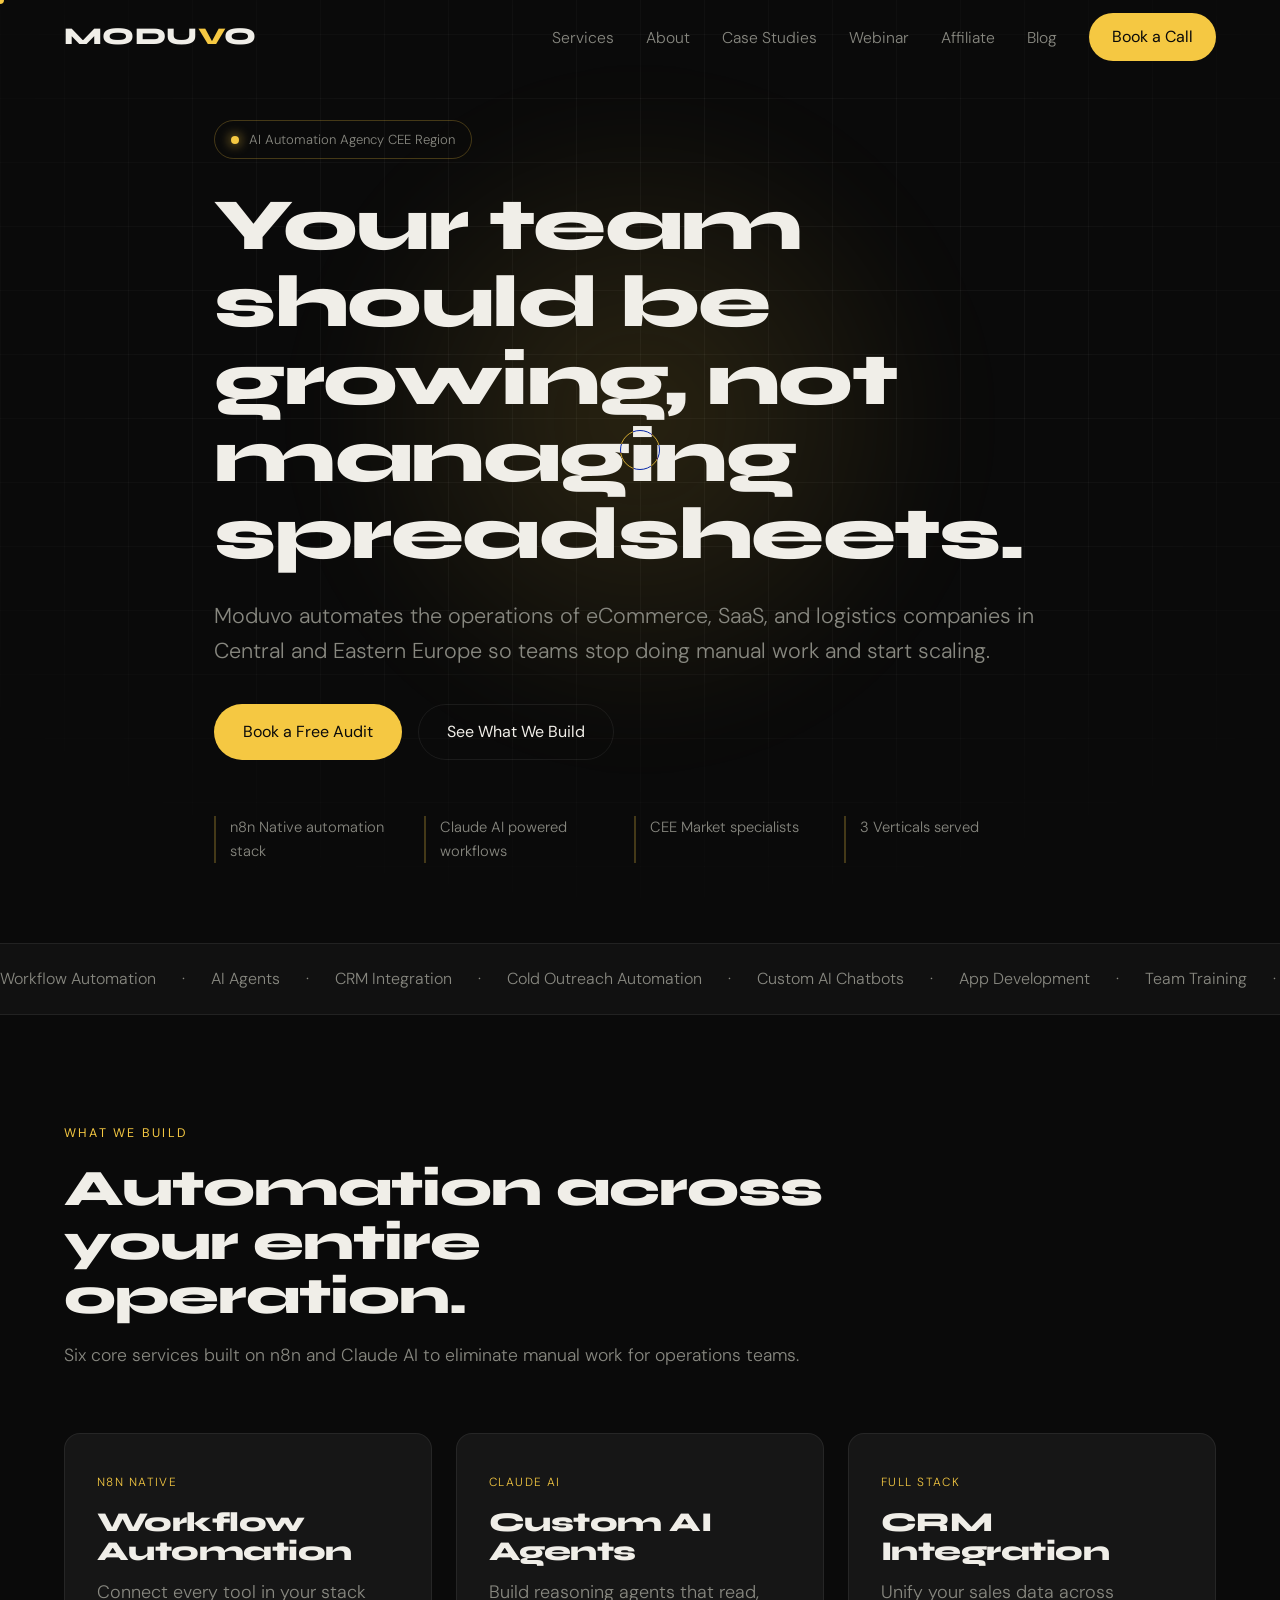
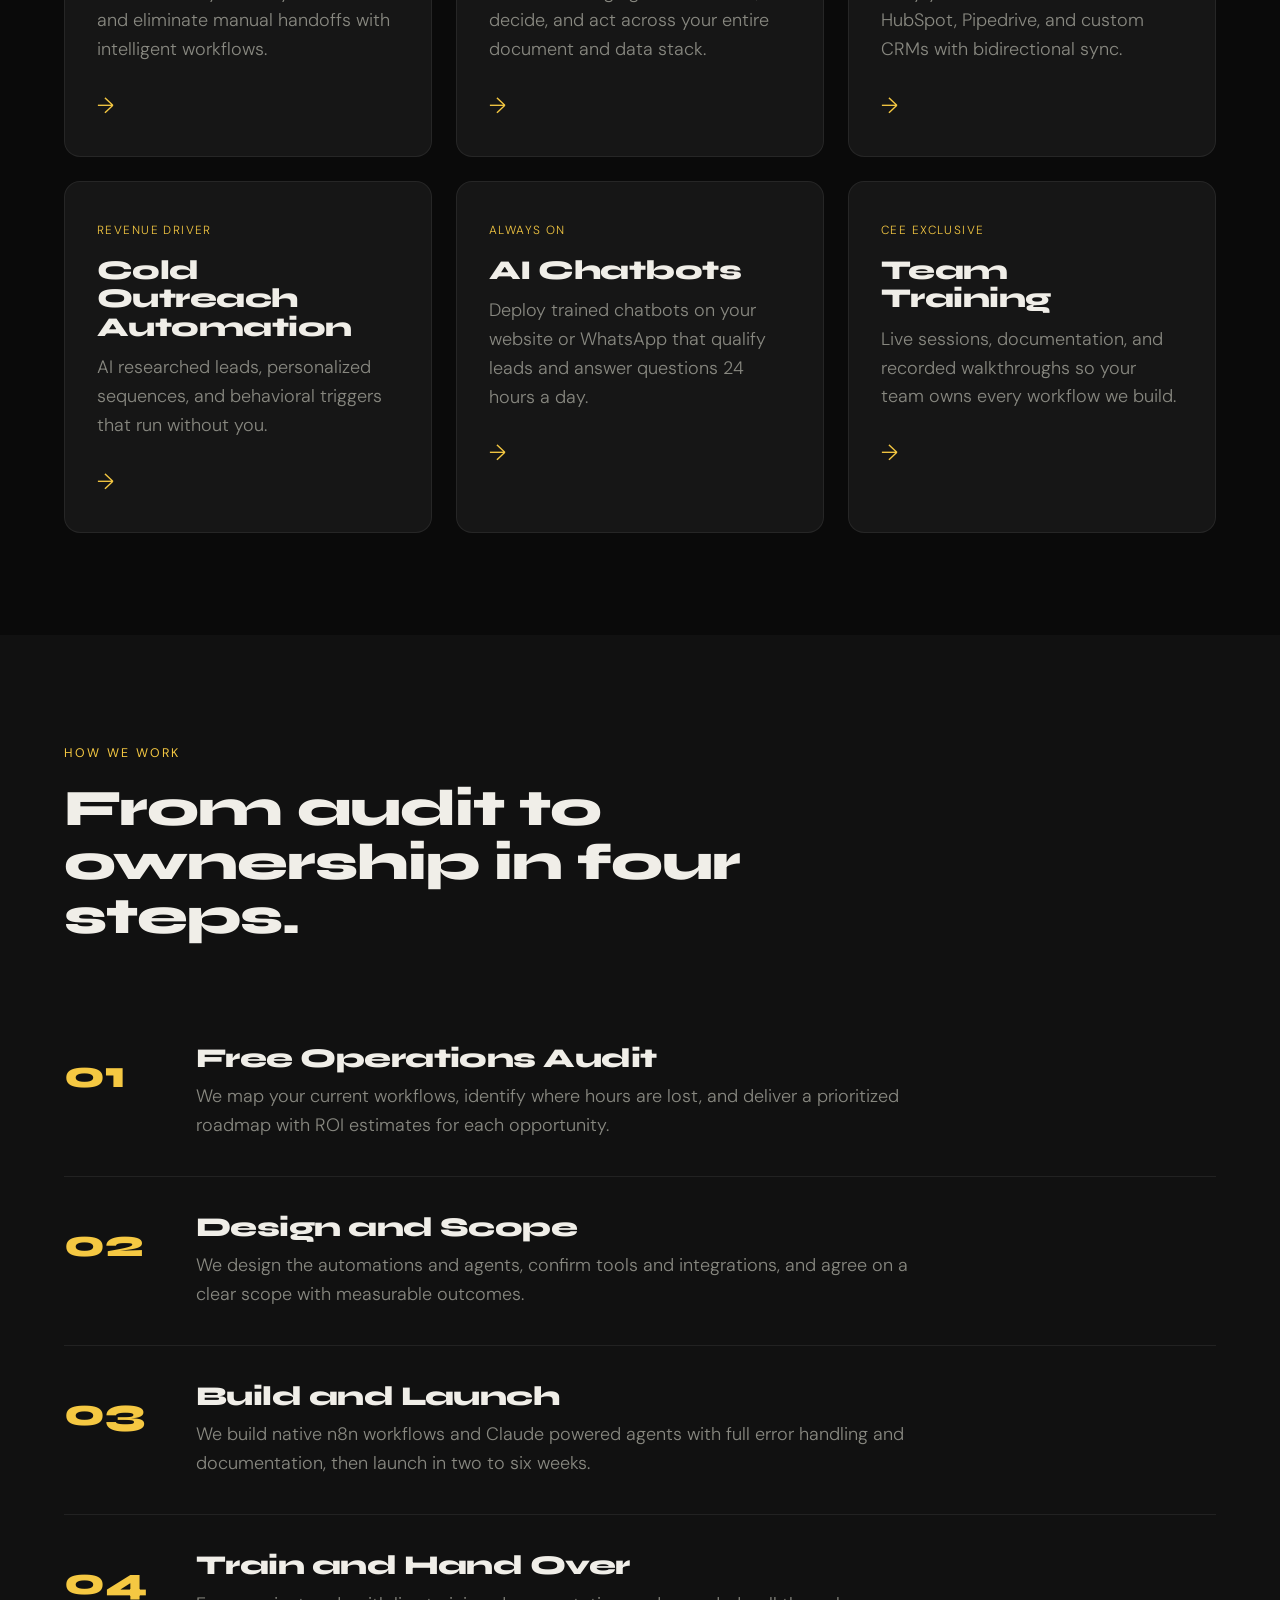
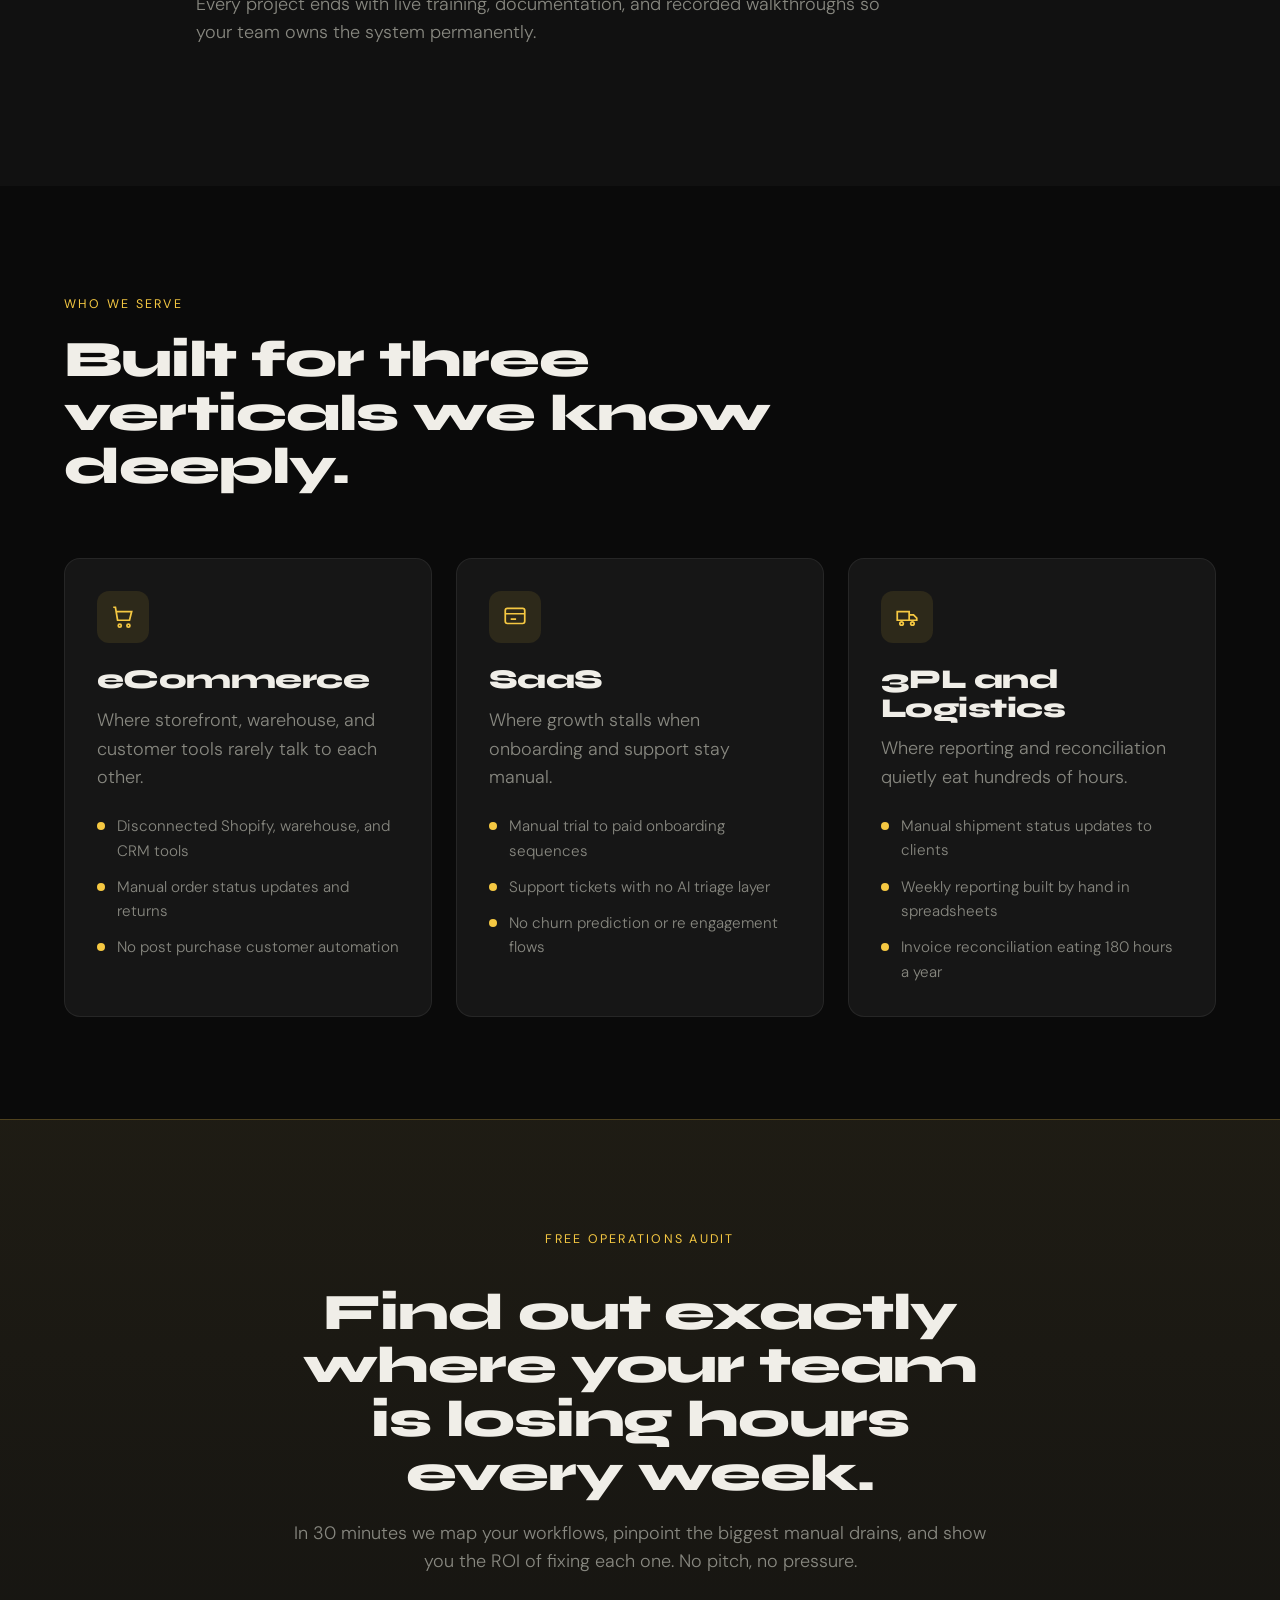
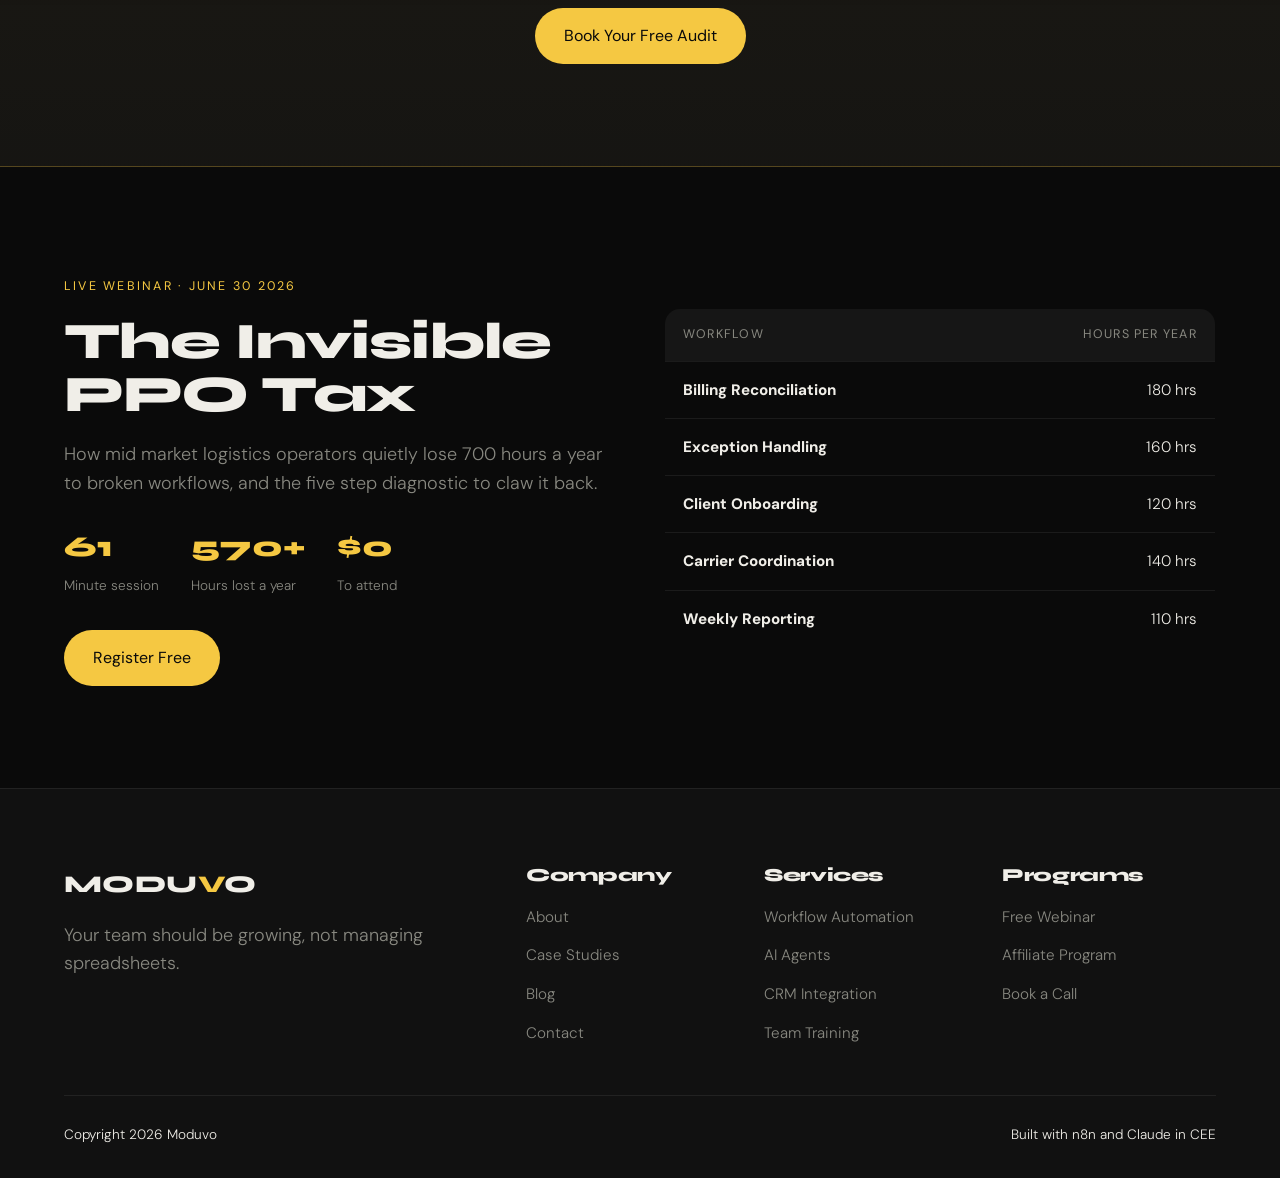
==== index.html @ 0268a063 "Build complete Moduvo marketing website 8-page production-ready static site with cinematic animation" ====
<!DOCTYPE html>
<html lang="en">
<head>
  <meta charset="UTF-8">
  <meta name="viewport" content="width=device-width, initial-scale=1.0">
  <title>Moduvo | AI Automation Agency for CEE Operations Teams</title>
  <meta name="description" content="Moduvo automates the operations of eCommerce, SaaS, and logistics companies across Central and Eastern Europe using n8n and Claude AI.">
  <link rel="preconnect" href="https://fonts.googleapis.com">
  <link rel="preconnect" href="https://fonts.gstatic.com" crossorigin>
  <link href="https://fonts.googleapis.com/css2?family=Syne:wght@800&family=DM+Sans:wght@300;400&display=swap" rel="stylesheet">
  <link rel="stylesheet" href="css/main.css">
  <link rel="stylesheet" href="css/animations.css">
</head>
<body>
  <nav class="nav" id="mainNav" aria-label="Main navigation">
    <div class="container nav__inner">
      <a href="index.html" class="nav__logo" aria-label="Moduvo home">MODU<span class="accent">V</span>O</a>
      <ul class="nav__links" role="list">
        <li><a href="services.html">Services</a></li>
        <li><a href="about.html">About</a></li>
        <li><a href="case-studies.html">Case Studies</a></li>
        <li><a href="webinar.html">Webinar</a></li>
        <li><a href="affiliate.html">Affiliate</a></li>
        <li><a href="blog.html">Blog</a></li>
      </ul>
      <a href="contact.html" class="btn btn--primary nav__cta">Book a Call</a>
      <button class="nav__hamburger" id="hamburger" aria-label="Toggle menu" aria-expanded="false">
        <span></span><span></span><span></span>
      </button>
    </div>
    <div class="nav__mobile" id="mobileMenu" aria-hidden="true">
      <ul role="list">
        <li><a href="services.html">Services</a></li>
        <li><a href="about.html">About</a></li>
        <li><a href="case-studies.html">Case Studies</a></li>
        <li><a href="webinar.html">Webinar</a></li>
        <li><a href="affiliate.html">Affiliate</a></li>
        <li><a href="blog.html">Blog</a></li>
        <li><a href="contact.html" class="btn btn--primary">Book a Call</a></li>
      </ul>
    </div>
  </nav>

  <section class="hero">
    <div class="hero__bg">
      <div class="hero__grid" id="heroGrid"></div>
      <div class="hero__glow" id="heroGlow"></div>
    </div>
    <div class="container hero__content">
      <div class="hero__badge animate-load" style="--load-delay: 0s">
        <span class="hero__badge-dot"></span>
        AI Automation Agency CEE Region
      </div>
      <h1 class="hero__heading">Your team should be growing, not managing spreadsheets.</h1>
      <p class="hero__sub animate-load" style="--load-delay: 0.6s">Moduvo automates the operations of eCommerce, SaaS, and logistics companies in Central and Eastern Europe so teams stop doing manual work and start scaling.</p>
      <div class="hero__ctas animate-load" style="--load-delay: 0.8s">
        <a href="contact.html" class="btn btn--primary">Book a Free Audit</a>
        <a href="services.html" class="btn btn--ghost">See What We Build</a>
      </div>
      <div class="hero__stats animate-load" style="--load-delay: 1s">
        <div class="hero__stat">n8n Native automation stack</div>
        <div class="hero__stat">Claude AI powered workflows</div>
        <div class="hero__stat">CEE Market specialists</div>
        <div class="hero__stat">3 Verticals served</div>
      </div>
    </div>
  </section>

  <div class="marquee-wrapper">
    <div class="marquee" id="marquee">
      <div class="marquee__track">
        <span>Workflow Automation</span><span class="marquee__dot">·</span>
        <span>AI Agents</span><span class="marquee__dot">·</span>
        <span>CRM Integration</span><span class="marquee__dot">·</span>
        <span>Cold Outreach Automation</span><span class="marquee__dot">·</span>
        <span>Custom AI Chatbots</span><span class="marquee__dot">·</span>
        <span>App Development</span><span class="marquee__dot">·</span>
        <span>Team Training</span><span class="marquee__dot">·</span>
        <span>eCommerce Ops</span><span class="marquee__dot">·</span>
        <span>SaaS Automation</span><span class="marquee__dot">·</span>
        <span>3PL Workflows</span><span class="marquee__dot">·</span>
        <span>Workflow Automation</span><span class="marquee__dot">·</span>
        <span>AI Agents</span><span class="marquee__dot">·</span>
        <span>CRM Integration</span><span class="marquee__dot">·</span>
        <span>Cold Outreach Automation</span><span class="marquee__dot">·</span>
        <span>Custom AI Chatbots</span><span class="marquee__dot">·</span>
        <span>App Development</span><span class="marquee__dot">·</span>
        <span>Team Training</span><span class="marquee__dot">·</span>
        <span>eCommerce Ops</span><span class="marquee__dot">·</span>
        <span>SaaS Automation</span><span class="marquee__dot">·</span>
        <span>3PL Workflows</span><span class="marquee__dot">·</span>
      </div>
    </div>
  </div>

  <section class="section">
    <div class="container">
      <div class="section__head reveal">
        <span class="section__label">What We Build</span>
        <h2>Automation across your entire operation.</h2>
        <p>Six core services built on n8n and Claude AI to eliminate manual work for operations teams.</p>
      </div>
      <div class="grid-3 stagger-children">
        <a href="services.html" class="card">
          <span class="card__tag">n8n Native</span>
          <h3>Workflow Automation</h3>
          <p>Connect every tool in your stack and eliminate manual handoffs with intelligent workflows.</p>
          <div class="card__arrow">&rarr;</div>
        </a>
        <a href="services.html" class="card">
          <span class="card__tag">Claude AI</span>
          <h3>Custom AI Agents</h3>
          <p>Build reasoning agents that read, decide, and act across your entire document and data stack.</p>
          <div class="card__arrow">&rarr;</div>
        </a>
        <a href="services.html" class="card">
          <span class="card__tag">Full Stack</span>
          <h3>CRM Integration</h3>
          <p>Unify your sales data across HubSpot, Pipedrive, and custom CRMs with bidirectional sync.</p>
          <div class="card__arrow">&rarr;</div>
        </a>
        <a href="services.html" class="card">
          <span class="card__tag">Revenue Driver</span>
          <h3>Cold Outreach Automation</h3>
          <p>AI researched leads, personalized sequences, and behavioral triggers that run without you.</p>
          <div class="card__arrow">&rarr;</div>
        </a>
        <a href="services.html" class="card">
          <span class="card__tag">Always On</span>
          <h3>AI Chatbots</h3>
          <p>Deploy trained chatbots on your website or WhatsApp that qualify leads and answer questions 24 hours a day.</p>
          <div class="card__arrow">&rarr;</div>
        </a>
        <a href="services.html" class="card">
          <span class="card__tag">CEE Exclusive</span>
          <h3>Team Training</h3>
          <p>Live sessions, documentation, and recorded walkthroughs so your team owns every workflow we build.</p>
          <div class="card__arrow">&rarr;</div>
        </a>
      </div>
    </div>
  </section>

  <section class="section section--surface">
    <div class="container">
      <div class="section__head reveal">
        <span class="section__label">How We Work</span>
        <h2>From audit to ownership in four steps.</h2>
      </div>
      <div class="process">
        <div class="process__step reveal">
          <div class="process__num">01</div>
          <div class="process__body">
            <h3>Free Operations Audit</h3>
            <p>We map your current workflows, identify where hours are lost, and deliver a prioritized roadmap with ROI estimates for each opportunity.</p>
          </div>
        </div>
        <div class="process__step reveal">
          <div class="process__num">02</div>
          <div class="process__body">
            <h3>Design and Scope</h3>
            <p>We design the automations and agents, confirm tools and integrations, and agree on a clear scope with measurable outcomes.</p>
          </div>
        </div>
        <div class="process__step reveal">
          <div class="process__num">03</div>
          <div class="process__body">
            <h3>Build and Launch</h3>
            <p>We build native n8n workflows and Claude powered agents with full error handling and documentation, then launch in two to six weeks.</p>
          </div>
        </div>
        <div class="process__step reveal">
          <div class="process__num">04</div>
          <div class="process__body">
            <h3>Train and Hand Over</h3>
            <p>Every project ends with live training, documentation, and recorded walkthroughs so your team owns the system permanently.</p>
          </div>
        </div>
      </div>
    </div>
  </section>

  <section class="section">
    <div class="container">
      <div class="section__head reveal">
        <span class="section__label">Who We Serve</span>
        <h2>Built for three verticals we know deeply.</h2>
      </div>
      <div class="grid-3 stagger-children">
        <div class="vertical-card">
          <div class="vertical-card__icon" aria-hidden="true">
            <svg width="26" height="26" viewBox="0 0 24 24" fill="none" stroke="currentColor" stroke-width="1.6"><path d="M3 3h2l2 12h11l2-8H6"/><circle cx="9" cy="20" r="1.4"/><circle cx="17" cy="20" r="1.4"/></svg>
          </div>
          <h3>eCommerce</h3>
          <p>Where storefront, warehouse, and customer tools rarely talk to each other.</p>
          <ul class="pain-list">
            <li>Disconnected Shopify, warehouse, and CRM tools</li>
            <li>Manual order status updates and returns</li>
            <li>No post purchase customer automation</li>
          </ul>
        </div>
        <div class="vertical-card">
          <div class="vertical-card__icon" aria-hidden="true">
            <svg width="26" height="26" viewBox="0 0 24 24" fill="none" stroke="currentColor" stroke-width="1.6"><rect x="3" y="4" width="18" height="14" rx="2"/><path d="M3 9h18M8 14h5"/></svg>
          </div>
          <h3>SaaS</h3>
          <p>Where growth stalls when onboarding and support stay manual.</p>
          <ul class="pain-list">
            <li>Manual trial to paid onboarding sequences</li>
            <li>Support tickets with no AI triage layer</li>
            <li>No churn prediction or re engagement flows</li>
          </ul>
        </div>
        <div class="vertical-card">
          <div class="vertical-card__icon" aria-hidden="true">
            <svg width="26" height="26" viewBox="0 0 24 24" fill="none" stroke="currentColor" stroke-width="1.6"><path d="M3 7h11v8H3zM14 10h4l3 3v2h-7z"/><circle cx="7" cy="18" r="1.6"/><circle cx="17" cy="18" r="1.6"/></svg>
          </div>
          <h3>3PL and Logistics</h3>
          <p>Where reporting and reconciliation quietly eat hundreds of hours.</p>
          <ul class="pain-list">
            <li>Manual shipment status updates to clients</li>
            <li>Weekly reporting built by hand in spreadsheets</li>
            <li>Invoice reconciliation eating 180 hours a year</li>
          </ul>
        </div>
      </div>
    </div>
  </section>

  <section class="section cta-band">
    <div class="container reveal">
      <span class="section__label">Free Operations Audit</span>
      <h2>Find out exactly where your team is losing hours every week.</h2>
      <p>In 30 minutes we map your workflows, pinpoint the biggest manual drains, and show you the ROI of fixing each one. No pitch, no pressure.</p>
      <a href="contact.html" class="btn btn--primary">Book Your Free Audit</a>
    </div>
  </section>

  <section class="section">
    <div class="container">
      <div class="teaser-grid">
        <div class="reveal-left">
          <span class="section__label">Live Webinar · June 30 2026</span>
          <h2>The Invisible PPO Tax</h2>
          <p class="muted" style="margin-top:18px">How mid market logistics operators quietly lose 700 hours a year to broken workflows, and the five step diagnostic to claw it back.</p>
          <div class="teaser-stats">
            <div><strong class="count-up" data-target="75">0</strong><span>Minute session</span></div>
            <div><strong class="count-up" data-target="700" data-suffix="+">0</strong><span>Hours lost a year</span></div>
            <div><strong>$0</strong><span>To attend</span></div>
          </div>
          <a href="webinar.html" class="btn btn--primary">Register Free</a>
        </div>
        <div class="reveal-right">
          <table class="cost-table">
            <thead><tr><th>Workflow</th><th>Hours per Year</th></tr></thead>
            <tbody>
              <tr><td style="font-family:inherit;color:var(--text)">Billing Reconciliation</td><td>180 hrs</td></tr>
              <tr><td style="font-family:inherit;color:var(--text)">Exception Handling</td><td>160 hrs</td></tr>
              <tr><td style="font-family:inherit;color:var(--text)">Client Onboarding</td><td>120 hrs</td></tr>
              <tr><td style="font-family:inherit;color:var(--text)">Carrier Coordination</td><td>140 hrs</td></tr>
              <tr><td style="font-family:inherit;color:var(--text)">Weekly Reporting</td><td>110 hrs</td></tr>
            </tbody>
          </table>
        </div>
      </div>
    </div>
  </section>

  <footer class="footer">
    <div class="container">
      <div class="footer__top">
        <div class="footer__brand">
          <a href="index.html" class="nav__logo">MODU<span class="accent">V</span>O</a>
          <p class="footer__tagline">Your team should be growing, not managing spreadsheets.</p>
        </div>
        <div class="footer__cols">
          <div class="footer__col">
            <h4>Company</h4>
            <ul>
              <li><a href="about.html">About</a></li>
              <li><a href="case-studies.html">Case Studies</a></li>
              <li><a href="blog.html">Blog</a></li>
              <li><a href="contact.html">Contact</a></li>
            </ul>
          </div>
          <div class="footer__col">
            <h4>Services</h4>
            <ul>
              <li><a href="services.html">Workflow Automation</a></li>
              <li><a href="services.html">AI Agents</a></li>
              <li><a href="services.html">CRM Integration</a></li>
              <li><a href="services.html">Team Training</a></li>
            </ul>
          </div>
          <div class="footer__col">
            <h4>Programs</h4>
            <ul>
              <li><a href="webinar.html">Free Webinar</a></li>
              <li><a href="affiliate.html">Affiliate Program</a></li>
              <li><a href="contact.html">Book a Call</a></li>
            </ul>
          </div>
        </div>
      </div>
      <div class="footer__bottom">
        <p>Copyright 2026 Moduvo</p>
        <p>Built with n8n and Claude in CEE</p>
      </div>
    </div>
  </footer>

  <div class="cursor-dot" id="cursorDot"></div>
  <div class="cursor-ring" id="cursorRing"></div>
  <script src="js/cursor.js" defer></script>
  <script src="js/animations.js" defer></script>
  <script src="js/main.js" defer></script>
</body>
</html>
---- css/main.css ----
:root {
  --bg: #0A0A0A;
  --surface: #111111;
  --surface-elevated: #161616;
  --accent: #F5C842;
  --text: #F0EEE8;
  --muted: #888880;
  --border: rgba(255, 255, 255, 0.07);
  --border-accent: rgba(245, 200, 66, 0.25);
  --maxw: 1200px;
  --radius: 16px;
}

* { margin: 0; padding: 0; box-sizing: border-box; }

html { scroll-behavior: smooth; }

body {
  background: var(--bg);
  color: var(--text);
  font-family: 'DM Sans', system-ui, sans-serif;
  font-weight: 300;
  line-height: 1.6;
  font-size: clamp(1rem, 0.95rem + 0.3vw, 1.125rem);
  -webkit-font-smoothing: antialiased;
  overflow-x: hidden;
}

@media (pointer: fine) {
  body { cursor: none; }
  a, button { cursor: none; }
}

h1, h2, h3, h4 {
  font-family: 'Syne', sans-serif;
  font-weight: 800;
  line-height: 1.05;
  letter-spacing: -0.02em;
}

h1 { font-size: clamp(2.4rem, 1.6rem + 4vw, 4.6rem); }
h2 { font-size: clamp(1.9rem, 1.4rem + 2.4vw, 3.2rem); }
h3 { font-size: clamp(1.3rem, 1.1rem + 1vw, 1.7rem); }
h4 { font-size: clamp(1rem, 0.95rem + 0.3vw, 1.15rem); }

p { color: var(--text); }
a { color: inherit; text-decoration: none; }
img, svg { display: block; max-width: 100%; }

.container {
  width: 100%;
  max-width: var(--maxw);
  margin: 0 auto;
  padding: 0 24px;
}

.accent { color: var(--accent); }
.muted { color: var(--muted); }

.section { padding: clamp(64px, 8vw, 130px) 0; }
.section--surface { background: var(--surface); }

.section__label {
  display: inline-block;
  font-size: 0.78rem;
  letter-spacing: 0.18em;
  text-transform: uppercase;
  color: var(--accent);
  margin-bottom: 18px;
  font-weight: 400;
}

.section__head { max-width: 760px; margin-bottom: clamp(40px, 5vw, 70px); }
.section__head p { color: var(--muted); margin-top: 18px; font-size: 1.1rem; }

:focus-visible {
  outline: 2px solid var(--accent);
  outline-offset: 3px;
  border-radius: 4px;
}

/* ===== BUTTONS ===== */
.btn {
  display: inline-flex;
  align-items: center;
  justify-content: center;
  gap: 8px;
  min-height: 48px;
  padding: 14px 28px;
  border-radius: 999px;
  font-family: 'DM Sans', sans-serif;
  font-weight: 400;
  font-size: 1rem;
  border: 1px solid transparent;
  transition: transform 0.25s ease, background 0.25s ease, color 0.25s ease, border-color 0.25s ease;
  text-align: center;
}
.btn--primary { background: var(--accent); color: #0A0A0A; font-weight: 400; }
.btn--primary:hover { transform: translateY(-2px); background: #ffd75e; }
.btn--ghost { background: transparent; color: var(--text); border-color: var(--border); }
.btn--ghost:hover { border-color: var(--accent); color: var(--accent); transform: translateY(-2px); }
.btn--block { width: 100%; }

/* ===== NAV ===== */
.nav {
  position: fixed;
  inset: 0 0 auto 0;
  z-index: 100;
  transition: background 0.4s ease, border-color 0.4s ease, backdrop-filter 0.4s ease;
  border-bottom: 1px solid transparent;
}
.nav.scrolled {
  background: rgba(10, 10, 10, 0.7);
  backdrop-filter: blur(18px) saturate(140%);
  -webkit-backdrop-filter: blur(18px) saturate(140%);
  border-bottom: 1px solid var(--border);
}
.nav__inner {
  display: flex;
  align-items: center;
  justify-content: space-between;
  height: 74px;
}
.nav__logo {
  font-family: 'Syne', sans-serif;
  font-weight: 800;
  font-size: 1.5rem;
  letter-spacing: 0.02em;
}
.nav__links {
  display: flex;
  gap: 32px;
  list-style: none;
  margin-left: auto;
  margin-right: 32px;
}
.nav__links a {
  position: relative;
  color: var(--muted);
  font-size: 0.98rem;
  transition: color 0.25s ease;
  padding: 6px 0;
}
.nav__links a::after {
  content: "";
  position: absolute;
  left: 0; bottom: 0;
  width: 100%; height: 1px;
  background: var(--accent);
  transform: scaleX(0);
  transform-origin: left;
  transition: transform 0.3s ease;
}
.nav__links a:hover, .nav__links a.active { color: var(--text); }
.nav__links a:hover::after, .nav__links a.active::after { transform: scaleX(1); }
.nav__cta { padding: 10px 22px; min-height: 44px; }

.nav__hamburger {
  display: none;
  flex-direction: column;
  justify-content: center;
  gap: 5px;
  width: 44px; height: 44px;
  background: none; border: none;
}
.nav__hamburger span {
  display: block;
  width: 24px; height: 2px;
  background: var(--text);
  transition: transform 0.3s ease, opacity 0.3s ease;
}
.nav__hamburger.open span:nth-child(1) { transform: translateY(7px) rotate(45deg); }
.nav__hamburger.open span:nth-child(2) { opacity: 0; }
.nav__hamburger.open span:nth-child(3) { transform: translateY(-7px) rotate(-45deg); }

.nav__mobile {
  display: none;
  background: rgba(10, 10, 10, 0.97);
  backdrop-filter: blur(18px);
  border-bottom: 1px solid var(--border);
  overflow: hidden;
  max-height: 0;
  transition: max-height 0.4s ease;
}
.nav__mobile.open { max-height: 560px; }
.nav__mobile ul { list-style: none; padding: 16px 24px 28px; }
.nav__mobile li { padding: 6px 0; }
.nav__mobile a { display: block; padding: 12px 0; color: var(--text); font-size: 1.1rem; }
.nav__mobile .btn { margin-top: 12px; }

/* ===== HERO ===== */
.hero {
  position: relative;
  min-height: 100vh;
  display: flex;
  align-items: center;
  padding: 120px 0 80px;
  overflow: hidden;
}
.hero__bg { position: absolute; inset: 0; z-index: 0; }
.hero__grid {
  position: absolute;
  inset: -10%;
  background-image:
    linear-gradient(rgba(255,255,255,0.04) 1px, transparent 1px),
    linear-gradient(90deg, rgba(255,255,255,0.04) 1px, transparent 1px);
  background-size: 64px 64px;
  mask-image: radial-gradient(ellipse 80% 70% at 50% 40%, #000 30%, transparent 75%);
  -webkit-mask-image: radial-gradient(ellipse 80% 70% at 50% 40%, #000 30%, transparent 75%);
}
.hero__glow {
  position: absolute;
  top: 20%; left: 50%;
  width: 60vw; height: 60vw;
  max-width: 800px; max-height: 800px;
  transform: translate(-50%, -20%);
  background: radial-gradient(circle, rgba(245,200,66,0.14), transparent 60%);
  filter: blur(40px);
}
.hero__content { position: relative; z-index: 1; max-width: 900px; }
.hero__badge {
  display: inline-flex;
  align-items: center;
  gap: 10px;
  padding: 8px 16px;
  border: 1px solid var(--border-accent);
  border-radius: 999px;
  font-size: 0.82rem;
  color: var(--muted);
  margin-bottom: 28px;
}
.hero__badge-dot {
  width: 8px; height: 8px;
  border-radius: 50%;
  background: var(--accent);
  box-shadow: 0 0 12px var(--accent);
  animation: pulse 2s infinite;
}
.hero__heading { margin-bottom: 26px; max-width: 18ch; }
.hero__sub { font-size: clamp(1.05rem, 1rem + 0.5vw, 1.35rem); color: var(--muted); max-width: 60ch; margin-bottom: 36px; }
.hero__ctas { display: flex; gap: 16px; flex-wrap: wrap; margin-bottom: 56px; }
.hero__stats { display: grid; grid-template-columns: repeat(4, 1fr); gap: 20px; max-width: 820px; }
.hero__stat { font-size: 0.92rem; color: var(--muted); border-left: 2px solid var(--border-accent); padding-left: 14px; }

/* ===== MARQUEE ===== */
.marquee-wrapper {
  border-top: 1px solid var(--border);
  border-bottom: 1px solid var(--border);
  background: var(--surface);
  overflow: hidden;
  padding: 22px 0;
}
.marquee { overflow: hidden; }
.marquee__track {
  display: flex;
  align-items: center;
  gap: 26px;
  width: max-content;
  animation: marquee 40s linear infinite;
}
.marquee__track span { font-size: 1rem; color: var(--muted); white-space: nowrap; }
.marquee__dot { color: var(--accent); }

/* ===== CARDS / GRID ===== */
.grid-3 { display: grid; grid-template-columns: repeat(3, 1fr); gap: 24px; }
.grid-2 { display: grid; grid-template-columns: repeat(2, 1fr); gap: 24px; }

.card {
  position: relative;
  background: var(--surface-elevated);
  border: 1px solid var(--border);
  border-radius: var(--radius);
  padding: 32px;
  transition: transform 0.35s ease, border-color 0.35s ease;
  overflow: hidden;
}
.card::before {
  content: "";
  position: absolute;
  top: 0; left: 0;
  width: 100%; height: 3px;
  background: var(--accent);
  transform: scaleX(0);
  transform-origin: left;
  transition: transform 0.35s ease;
}
.card:hover { transform: translateY(-6px); border-color: var(--border-accent); }
.card:hover::before { transform: scaleX(1); }
.card__tag {
  display: inline-block;
  font-size: 0.74rem;
  letter-spacing: 0.12em;
  text-transform: uppercase;
  color: var(--accent);
  margin-bottom: 16px;
}
.card h3 { margin-bottom: 12px; }
.card p { color: var(--muted); }
.card__arrow {
  margin-top: 24px;
  font-size: 1.4rem;
  color: var(--accent);
  transition: transform 0.3s ease;
}
.card:hover .card__arrow { transform: translateX(6px); }

/* ===== PROCESS ===== */
.process { display: flex; flex-direction: column; gap: 0; }
.process__step {
  display: grid;
  grid-template-columns: 100px 1fr;
  gap: 32px;
  padding: 36px 0;
  border-bottom: 1px solid var(--border);
  position: relative;
}
.process__step:last-child { border-bottom: none; }
.process__num {
  font-family: 'Syne', sans-serif;
  font-weight: 800;
  font-size: 2.4rem;
  color: var(--accent);
}
.process__body h3 { margin-bottom: 10px; }
.process__body p { color: var(--muted); max-width: 60ch; }

/* ===== VERTICALS ===== */
.vertical-card { background: var(--surface-elevated); border: 1px solid var(--border); border-radius: var(--radius); padding: 32px; transition: border-color 0.35s ease, transform 0.35s ease; }
.vertical-card:hover { border-color: var(--border-accent); transform: translateY(-6px); }
.vertical-card__icon { width: 52px; height: 52px; border-radius: 12px; background: rgba(245,200,66,0.1); display: flex; align-items: center; justify-content: center; margin-bottom: 22px; color: var(--accent); }
.vertical-card h3 { margin-bottom: 12px; }
.vertical-card > p { color: var(--muted); margin-bottom: 22px; }
.pain-list { list-style: none; display: flex; flex-direction: column; gap: 12px; }
.pain-list li { display: flex; gap: 12px; align-items: flex-start; color: var(--muted); font-size: 0.95rem; }
.pain-list li::before { content: ""; flex: none; width: 8px; height: 8px; margin-top: 8px; border-radius: 50%; background: var(--accent); }

/* ===== STATS ROW ===== */
.stats-row { display: grid; grid-template-columns: repeat(4, 1fr); gap: 20px; }
.stat { text-align: left; }
.stat__num { font-family: 'Syne', sans-serif; font-weight: 800; font-size: clamp(1.8rem, 1.3rem + 2vw, 2.8rem); color: var(--accent); }
.stat__label { color: var(--muted); font-size: 0.92rem; margin-top: 6px; }

/* ===== CTA BAND ===== */
.cta-band {
  background:
    linear-gradient(180deg, rgba(245,200,66,0.06), rgba(245,200,66,0.02)),
    var(--surface);
  border-top: 1px solid var(--border-accent);
  border-bottom: 1px solid var(--border-accent);
  text-align: center;
}
.cta-band .container { max-width: 760px; }
.cta-band h2 { margin: 18px 0 18px; }
.cta-band p { color: var(--muted); margin-bottom: 32px; }

/* ===== SERVICE BLOCKS ===== */
.service-block {
  display: grid;
  grid-template-columns: 1fr 1fr;
  gap: 56px;
  align-items: center;
  padding: clamp(40px, 5vw, 70px) 0;
  border-bottom: 1px solid var(--border);
}
.service-block:last-child { border-bottom: none; }
.service-block--reverse .service-block__text { order: 2; }
.service-block__text h2 { margin-bottom: 18px; }
.service-block__text > p { color: var(--muted); margin-bottom: 26px; }
.feature-list { list-style: none; display: flex; flex-direction: column; gap: 12px; margin-bottom: 26px; }
.feature-list li { display: flex; gap: 12px; align-items: flex-start; }
.feature-list li::before { content: ""; flex: none; width: 18px; height: 18px; margin-top: 3px; border-radius: 50%; background: rgba(245,200,66,0.15); border: 1px solid var(--border-accent); }
.tags { display: flex; flex-wrap: wrap; gap: 10px; }
.tag { font-size: 0.78rem; padding: 6px 14px; border: 1px solid var(--border); border-radius: 999px; color: var(--muted); }
.service-visual {
  aspect-ratio: 4 / 3;
  border-radius: var(--radius);
  border: 1px solid var(--border);
  background:
    radial-gradient(circle at 70% 30%, rgba(245,200,66,0.12), transparent 60%),
    var(--surface-elevated);
  display: flex;
  align-items: center;
  justify-content: center;
  position: relative;
  overflow: hidden;
}
.service-visual span { font-family: 'Syne', sans-serif; font-weight: 800; font-size: 4rem; color: rgba(245,200,66,0.18); }

/* ===== ABOUT ===== */
.about-grid { display: grid; grid-template-columns: 1.1fr 0.9fr; gap: 56px; align-items: start; }
.about-story p { color: var(--muted); margin-bottom: 22px; }
.quote-card {
  background: var(--surface-elevated);
  border: 1px solid var(--border-accent);
  border-radius: var(--radius);
  padding: 38px;
}
.quote-card blockquote { font-family: 'Syne', sans-serif; font-weight: 800; font-size: 1.4rem; line-height: 1.35; margin-bottom: 20px; }
.quote-card cite { color: var(--muted); font-style: normal; font-size: 0.95rem; }
.metric-grid { display: grid; grid-template-columns: 1fr 1fr; gap: 16px; margin-top: 28px; }
.metric-card { background: var(--surface); border: 1px solid var(--border); border-radius: 12px; padding: 22px; }
.metric-card strong { font-family: 'Syne', sans-serif; color: var(--accent); font-size: 1.5rem; display: block; }
.metric-card span { color: var(--muted); font-size: 0.88rem; }

/* ===== FORMS ===== */
.form { display: flex; flex-direction: column; gap: 18px; }
.form-card { background: var(--surface); border: 1px solid var(--border); border-radius: var(--radius); padding: clamp(24px, 4vw, 40px); }
.form-card h3 { margin-bottom: 24px; }
.field { display: flex; flex-direction: column; gap: 8px; }
.field label { font-size: 0.88rem; color: var(--muted); }
.field input, .field select, .field textarea {
  background: var(--bg);
  border: 1px solid var(--border);
  border-radius: 10px;
  padding: 14px 16px;
  color: var(--text);
  font-family: inherit;
  font-size: 1rem;
  min-height: 48px;
  transition: border-color 0.25s ease;
}
.field textarea { min-height: 120px; resize: vertical; }
.field input:focus, .field select:focus, .field textarea:focus { outline: none; border-color: var(--accent); }
.field.error input, .field.error select, .field.error textarea { border-color: #e5484d; }
.field__error { color: #e5484d; font-size: 0.82rem; display: none; }
.field.error .field__error { display: block; }
.field-row { display: grid; grid-template-columns: 1fr 1fr; gap: 18px; }
.form-success {
  display: none;
  flex-direction: column;
  align-items: center;
  text-align: center;
  gap: 16px;
  padding: 40px 20px;
}
.form-success.show { display: flex; }
.form-success__check {
  width: 64px; height: 64px;
  border-radius: 50%;
  background: rgba(245,200,66,0.15);
  border: 1px solid var(--border-accent);
  display: flex; align-items: center; justify-content: center;
  color: var(--accent); font-size: 2rem;
}

/* ===== CONTACT ===== */
.contact-grid { display: grid; grid-template-columns: 0.85fr 1.15fr; gap: 48px; align-items: start; }
.info-card { background: var(--surface-elevated); border: 1px solid var(--border); border-radius: 12px; padding: 24px; margin-bottom: 16px; }
.info-card h4 { color: var(--accent); margin-bottom: 8px; font-size: 0.82rem; letter-spacing: 0.1em; text-transform: uppercase; }
.info-card p { color: var(--text); }
.calendly-wrap { border: 1px solid var(--border); border-radius: var(--radius); overflow: hidden; background: var(--surface); }
.calendly-wrap iframe { display: block; width: 100%; border: none; }
.calendly-fallback { padding: 20px; text-align: center; color: var(--muted); }

/* ===== AFFILIATE ===== */
.tier-grid { display: grid; grid-template-columns: 1fr 1fr; gap: 24px; }
.tier-card {
  position: relative;
  background: var(--surface-elevated);
  border: 1px solid var(--border);
  border-radius: var(--radius);
  padding: 34px;
  display: flex;
  flex-direction: column;
  transition: transform 0.35s ease, border-color 0.35s ease;
}
.tier-card:hover { transform: translateY(-6px); border-color: var(--border-accent); }
.tier-card--popular { border-color: var(--border-accent); background: linear-gradient(180deg, rgba(245,200,66,0.06), transparent), var(--surface-elevated); transform: translateY(-8px); }
.tier-badges { display: flex; gap: 8px; flex-wrap: wrap; margin-bottom: 16px; }
.tier-badge { font-size: 0.72rem; letter-spacing: 0.1em; text-transform: uppercase; padding: 5px 12px; border-radius: 999px; border: 1px solid var(--border); color: var(--muted); }
.tier-badge--accent { background: var(--accent); color: #0A0A0A; border-color: var(--accent); }
.tier-card h3 { font-size: 1.8rem; }
.tier-card__commission { font-family: 'Syne', sans-serif; font-weight: 800; font-size: 3rem; color: var(--accent); line-height: 1; margin: 10px 0 4px; }
.tier-card__sub { color: var(--muted); margin-bottom: 22px; }
.tier-card ul { list-style: none; display: flex; flex-direction: column; gap: 12px; margin-bottom: 24px; }
.tier-card ul li { display: flex; gap: 10px; color: var(--muted); font-size: 0.95rem; }
.tier-card ul li::before { content: ""; flex: none; width: 7px; height: 7px; margin-top: 8px; border-radius: 50%; background: var(--accent); }
.tier-card__earn { font-family: 'Syne', sans-serif; font-weight: 800; color: var(--text); margin-bottom: 8px; }
.tier-card__goal { color: var(--muted); font-size: 0.85rem; margin-bottom: 24px; }
.tier-card .btn { margin-top: auto; }

/* ===== STEPS ROW ===== */
.steps-row { display: grid; grid-template-columns: repeat(3, 1fr); gap: 24px; }
.step-tile { background: var(--surface-elevated); border: 1px solid var(--border); border-radius: var(--radius); padding: 32px; }
.step-tile__num { width: 48px; height: 48px; border-radius: 12px; background: rgba(245,200,66,0.1); color: var(--accent); font-family: 'Syne', sans-serif; font-weight: 800; display: flex; align-items: center; justify-content: center; margin-bottom: 20px; }
.step-tile h3 { margin-bottom: 10px; }
.step-tile p { color: var(--muted); }

/* ===== FAQ ===== */
.faq { max-width: 820px; margin: 0 auto; }
.faq-item { border-bottom: 1px solid var(--border); }
.faq-q {
  width: 100%;
  background: none; border: none;
  display: flex; align-items: center; justify-content: space-between; gap: 20px;
  padding: 24px 0;
  text-align: left;
  color: var(--text);
  font-family: 'Syne', sans-serif; font-weight: 800;
  font-size: 1.1rem;
  min-height: 48px;
}
.faq-q__icon { flex: none; color: var(--accent); font-size: 1.6rem; transition: transform 0.3s ease; }
.faq-item.open .faq-q__icon { transform: rotate(45deg); }
.faq-a { max-height: 0; overflow: hidden; transition: max-height 0.4s ease; }
.faq-item.open .faq-a { max-height: 300px; }
.faq-a p { color: var(--muted); padding-bottom: 24px; }

/* ===== WEBINAR ===== */
.webinar-hero { display: grid; grid-template-columns: 1.3fr 0.7fr; gap: 48px; align-items: start; padding-top: 140px; }
.live-badges { display: flex; align-items: center; gap: 10px; flex-wrap: wrap; margin-bottom: 26px; }
.live-dot { width: 10px; height: 10px; border-radius: 50%; background: #e5484d; box-shadow: 0 0 10px #e5484d; animation: pulse 1.6s infinite; }
.live-badges span.label { font-size: 0.82rem; color: var(--muted); border: 1px solid var(--border-accent); padding: 6px 14px; border-radius: 999px; }
.reg-card { position: sticky; top: 90px; background: var(--surface-elevated); border: 1px solid var(--border-accent); border-radius: var(--radius); padding: 30px; }
.reg-card h3 { margin-bottom: 6px; }
.reg-card__date { color: var(--muted); font-size: 0.9rem; margin-bottom: 22px; }

/* ===== TABLE ===== */
.cost-table { width: 100%; border-collapse: collapse; border: 1px solid var(--border); border-radius: var(--radius); overflow: hidden; }
.cost-table th, .cost-table td { padding: 16px 18px; text-align: left; border-bottom: 1px solid var(--border); font-size: 0.95rem; vertical-align: top; }
.cost-table th { background: var(--surface-elevated); color: var(--muted); font-family: 'DM Sans', sans-serif; font-weight: 400; font-size: 0.78rem; letter-spacing: 0.1em; text-transform: uppercase; }
.cost-table td:first-child { color: var(--accent); font-family: 'Syne', sans-serif; font-weight: 800; }
.cost-table td:last-child, .cost-table th:last-child { text-align: right; white-space: nowrap; }
.cost-table tr:last-child td { border-bottom: none; }
.cost-table .total-row td { background: rgba(245,200,66,0.06); font-weight: 400; color: var(--text); border-top: 1px solid var(--border-accent); }
.cost-table .total-row td:first-child, .cost-table .total-row td:last-child { color: var(--accent); }

/* ===== METHOD BLOCKS ===== */
.method-block { display: grid; grid-template-columns: 90px 1fr; gap: 28px; padding: 30px 0; border-bottom: 1px solid var(--border); }
.method-block:last-child { border-bottom: none; }
.method-block__num { font-family: 'Syne', sans-serif; font-weight: 800; font-size: 2.2rem; color: var(--accent); }
.method-block h3 { margin-bottom: 10px; }
.method-block p { color: var(--muted); max-width: 70ch; }

/* ===== PRESENTER ===== */
.presenter { display: flex; gap: 28px; align-items: center; flex-wrap: wrap; background: var(--surface-elevated); border: 1px solid var(--border); border-radius: var(--radius); padding: 36px; }
.presenter__avatar { width: 90px; height: 90px; border-radius: 50%; background: radial-gradient(circle at 30% 30%, rgba(245,200,66,0.3), var(--surface)); border: 1px solid var(--border-accent); display: flex; align-items: center; justify-content: center; font-family: 'Syne', sans-serif; font-weight: 800; font-size: 1.6rem; color: var(--accent); flex: none; }
.presenter__body h4 { margin-bottom: 2px; font-size: 1.3rem; }
.presenter__role { color: var(--accent); font-size: 0.9rem; margin-bottom: 12px; }
.presenter__body p { color: var(--muted); max-width: 70ch; }

/* ===== COMING SOON ===== */
.coming-soon { text-align: center; max-width: 600px; margin: 0 auto clamp(48px, 6vw, 80px); }
.coming-soon__icon { width: 76px; height: 76px; margin: 0 auto 24px; border-radius: 18px; background: rgba(245,200,66,0.1); display: flex; align-items: center; justify-content: center; color: var(--accent); }
.coming-soon h2 { margin-bottom: 16px; }
.coming-soon p { color: var(--muted); }
.badge-soon { position: absolute; top: 20px; right: 20px; font-size: 0.7rem; letter-spacing: 0.1em; text-transform: uppercase; padding: 5px 12px; border-radius: 999px; background: rgba(245,200,66,0.12); color: var(--accent); border: 1px solid var(--border-accent); }
.placeholder-img { aspect-ratio: 16 / 9; border-radius: 12px; background: var(--surface); border: 1px solid var(--border); margin-bottom: 20px; position: relative; overflow: hidden; }

.partner-card { background: linear-gradient(180deg, rgba(245,200,66,0.05), transparent), var(--surface-elevated); border: 1px solid var(--border-accent); border-radius: var(--radius); padding: clamp(28px, 4vw, 48px); text-align: center; max-width: 820px; margin: 0 auto clamp(48px, 6vw, 80px); }
.partner-card h2 { margin-bottom: 16px; }
.partner-card p { color: var(--muted); margin-bottom: 28px; max-width: 60ch; margin-left: auto; margin-right: auto; }

/* ===== PAGE HERO (inner pages) ===== */
.page-hero { padding: 150px 0 60px; position: relative; overflow: hidden; }
.page-hero .hero__glow { top: 0; }
.page-hero h1 { max-width: 18ch; margin-bottom: 22px; }
.page-hero p { color: var(--muted); max-width: 60ch; font-size: 1.15rem; }

/* ===== WEBINAR TEASER ===== */
.teaser-grid { display: grid; grid-template-columns: 1fr 1fr; gap: 48px; align-items: center; }
.teaser-stats { display: flex; gap: 32px; margin: 26px 0 32px; flex-wrap: wrap; }
.teaser-stats div strong { font-family: 'Syne', sans-serif; font-weight: 800; color: var(--accent); font-size: 1.8rem; display: block; }
.teaser-stats div span { color: var(--muted); font-size: 0.85rem; }

/* ===== FOOTER ===== */
.footer { background: var(--surface); border-top: 1px solid var(--border); padding: clamp(48px, 6vw, 80px) 0 32px; }
.footer__top { display: grid; grid-template-columns: 1.2fr 2fr; gap: 48px; padding-bottom: 48px; border-bottom: 1px solid var(--border); }
.footer__tagline { color: var(--muted); margin-top: 16px; max-width: 30ch; }
.footer__cols { display: grid; grid-template-columns: repeat(3, 1fr); gap: 24px; }
.footer__col h4 { margin-bottom: 16px; }
.footer__col ul { list-style: none; display: flex; flex-direction: column; gap: 10px; }
.footer__col a { color: var(--muted); font-size: 0.95rem; transition: color 0.25s ease; }
.footer__col a:hover { color: var(--accent); }
.footer__bottom { display: flex; justify-content: space-between; align-items: center; gap: 16px; flex-wrap: wrap; padding-top: 28px; color: var(--muted); font-size: 0.85rem; }

/* ===== RESPONSIVE ===== */
@media (max-width: 980px) {
  .nav__links, .nav__cta { display: none; }
  .nav__hamburger { display: flex; }
  .nav__mobile { display: block; }
  .webinar-hero, .about-grid, .contact-grid, .teaser-grid { grid-template-columns: 1fr; gap: 36px; }
  .reg-card { position: static; }
  .footer__top { grid-template-columns: 1fr; }
}
@media (max-width: 768px) {
  .grid-3, .grid-2, .steps-row, .stats-row, .hero__stats, .tier-grid, .metric-grid, .field-row, .footer__cols { grid-template-columns: 1fr; }
  .service-block { grid-template-columns: 1fr; gap: 28px; }
  .service-block--reverse .service-block__text { order: 0; }
  .tier-card--popular { transform: none; }
  .process__step, .method-block { grid-template-columns: 60px 1fr; gap: 18px; }
  .cost-table { font-size: 0.85rem; }
  .cost-table th:nth-child(3), .cost-table td:nth-child(3) { display: none; }
}
---- css/animations.css ----
/* ===== REVEAL ===== */
.reveal { opacity: 0; transform: translateY(40px); transition: opacity 0.7s ease, transform 0.7s ease; }
.reveal.is-visible { opacity: 1; transform: translateY(0); }

.reveal-left { opacity: 0; transform: translateX(-20px); transition: opacity 0.7s ease, transform 0.7s ease; }
.reveal-left.is-visible { opacity: 1; transform: translateX(0); }

.reveal-right { opacity: 0; transform: translateX(20px); transition: opacity 0.7s ease, transform 0.7s ease; }
.reveal-right.is-visible { opacity: 1; transform: translateX(0); }

/* ===== STAGGER CHILDREN ===== */
.stagger-children > * { opacity: 0; transform: translateY(30px); transition: opacity 0.6s ease, transform 0.6s ease; }
.stagger-children.is-visible > * { opacity: 1; transform: translateY(0); }
.stagger-children.is-visible > *:nth-child(1) { transition-delay: 0ms; }
.stagger-children.is-visible > *:nth-child(2) { transition-delay: 80ms; }
.stagger-children.is-visible > *:nth-child(3) { transition-delay: 160ms; }
.stagger-children.is-visible > *:nth-child(4) { transition-delay: 240ms; }
.stagger-children.is-visible > *:nth-child(5) { transition-delay: 320ms; }
.stagger-children.is-visible > *:nth-child(6) { transition-delay: 400ms; }
.stagger-children.is-visible > *:nth-child(7) { transition-delay: 480ms; }
.stagger-children.is-visible > *:nth-child(8) { transition-delay: 560ms; }

/* ===== LOAD ANIMATION ===== */
.animate-load { opacity: 0; transform: translateY(24px); animation: loadIn 0.8s ease forwards; animation-delay: var(--load-delay, 0s); }
@keyframes loadIn { to { opacity: 1; transform: translateY(0); } }

/* ===== HERO WORDS ===== */
.word-animate { display: inline-block; opacity: 0; transform: translateY(40px); animation: wordIn 0.7s ease forwards; }
@keyframes wordIn { to { opacity: 1; transform: translateY(0); } }

/* ===== MARQUEE ===== */
@keyframes marquee { from { transform: translateX(0); } to { transform: translateX(-50%); } }
.marquee__track.paused { animation-play-state: paused; }

/* ===== BREATHE ===== */
@keyframes breathe { 0%, 100% { transform: translate(-50%, -20%) scale(1); } 50% { transform: translate(-50%, -20%) scale(1.05); } }
.hero__glow { animation: breathe 8s ease-in-out infinite; }

/* ===== SHIMMER ===== */
@keyframes shimmer { 0% { background-position: -468px 0; } 100% { background-position: 468px 0; } }
.placeholder-img::after {
  content: "";
  position: absolute;
  inset: 0;
  background: linear-gradient(90deg, rgba(255,255,255,0) 0%, rgba(255,255,255,0.04) 50%, rgba(255,255,255,0) 100%);
  background-size: 800px 100%;
  animation: shimmer 1.8s linear infinite;
}

/* ===== PULSE ===== */
@keyframes pulse { 0%, 100% { opacity: 1; } 50% { opacity: 0.4; } }

/* ===== CURSOR ===== */
.cursor-dot, .cursor-ring { position: fixed; top: 0; left: 0; pointer-events: none; z-index: 9999; border-radius: 50%; }
.cursor-dot { width: 8px; height: 8px; background: var(--accent); transform: translate(-50%, -50%); }
.cursor-ring {
  width: 40px; height: 40px;
  border: 1px solid var(--accent);
  transform: translate(-50%, -50%);
  mix-blend-mode: difference;
  transition: width 0.25s ease, height 0.25s ease, opacity 0.25s ease, background 0.25s ease;
}
.cursor-ring.expand { width: 64px; height: 64px; background: rgba(245,200,66,0.1); }
@media (pointer: coarse) { .cursor-dot, .cursor-ring { display: none; } }

/* ===== REDUCED MOTION ===== */
@media (prefers-reduced-motion: reduce) {
  *, *::before, *::after {
    animation-duration: 0.001ms !important;
    animation-iteration-count: 1 !important;
    transition-duration: 0.001ms !important;
    scroll-behavior: auto !important;
  }
  .reveal, .reveal-left, .reveal-right, .stagger-children > *, .animate-load, .word-animate { opacity: 1 !important; transform: none !important; }
}
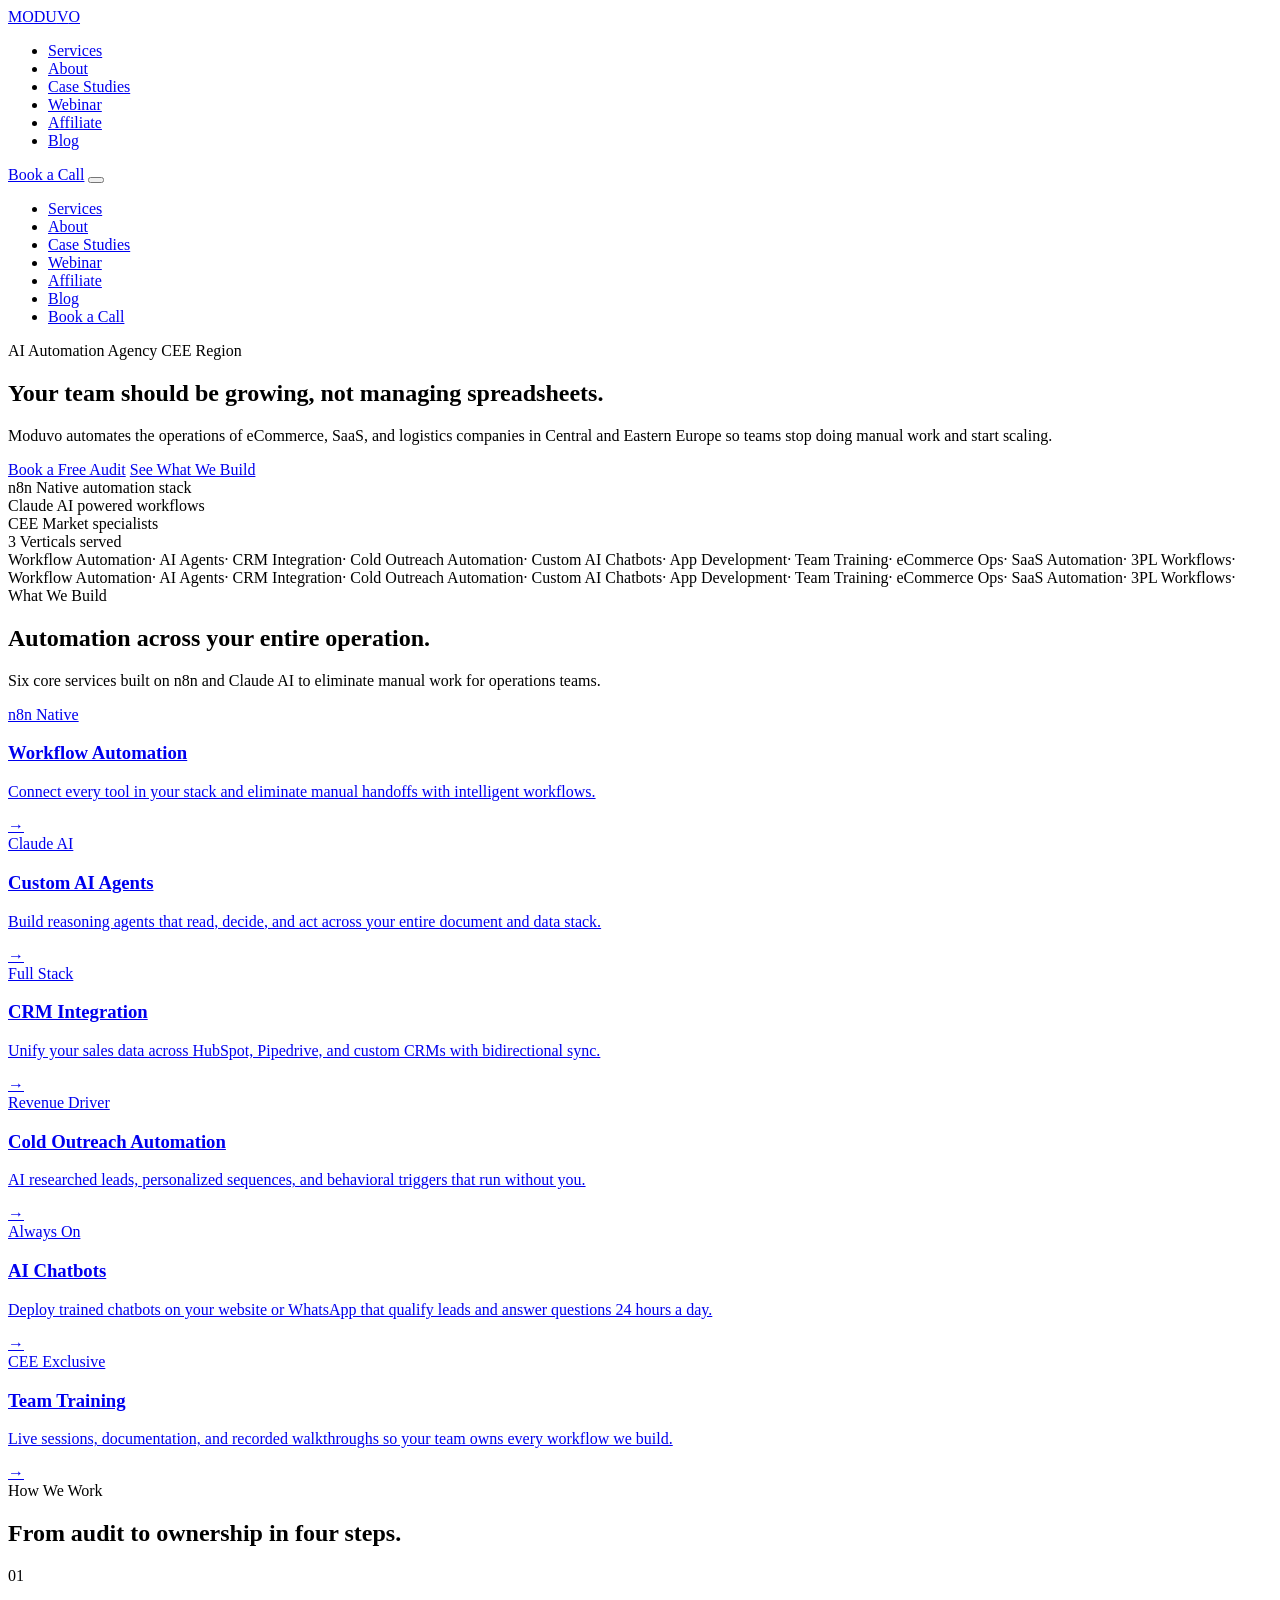
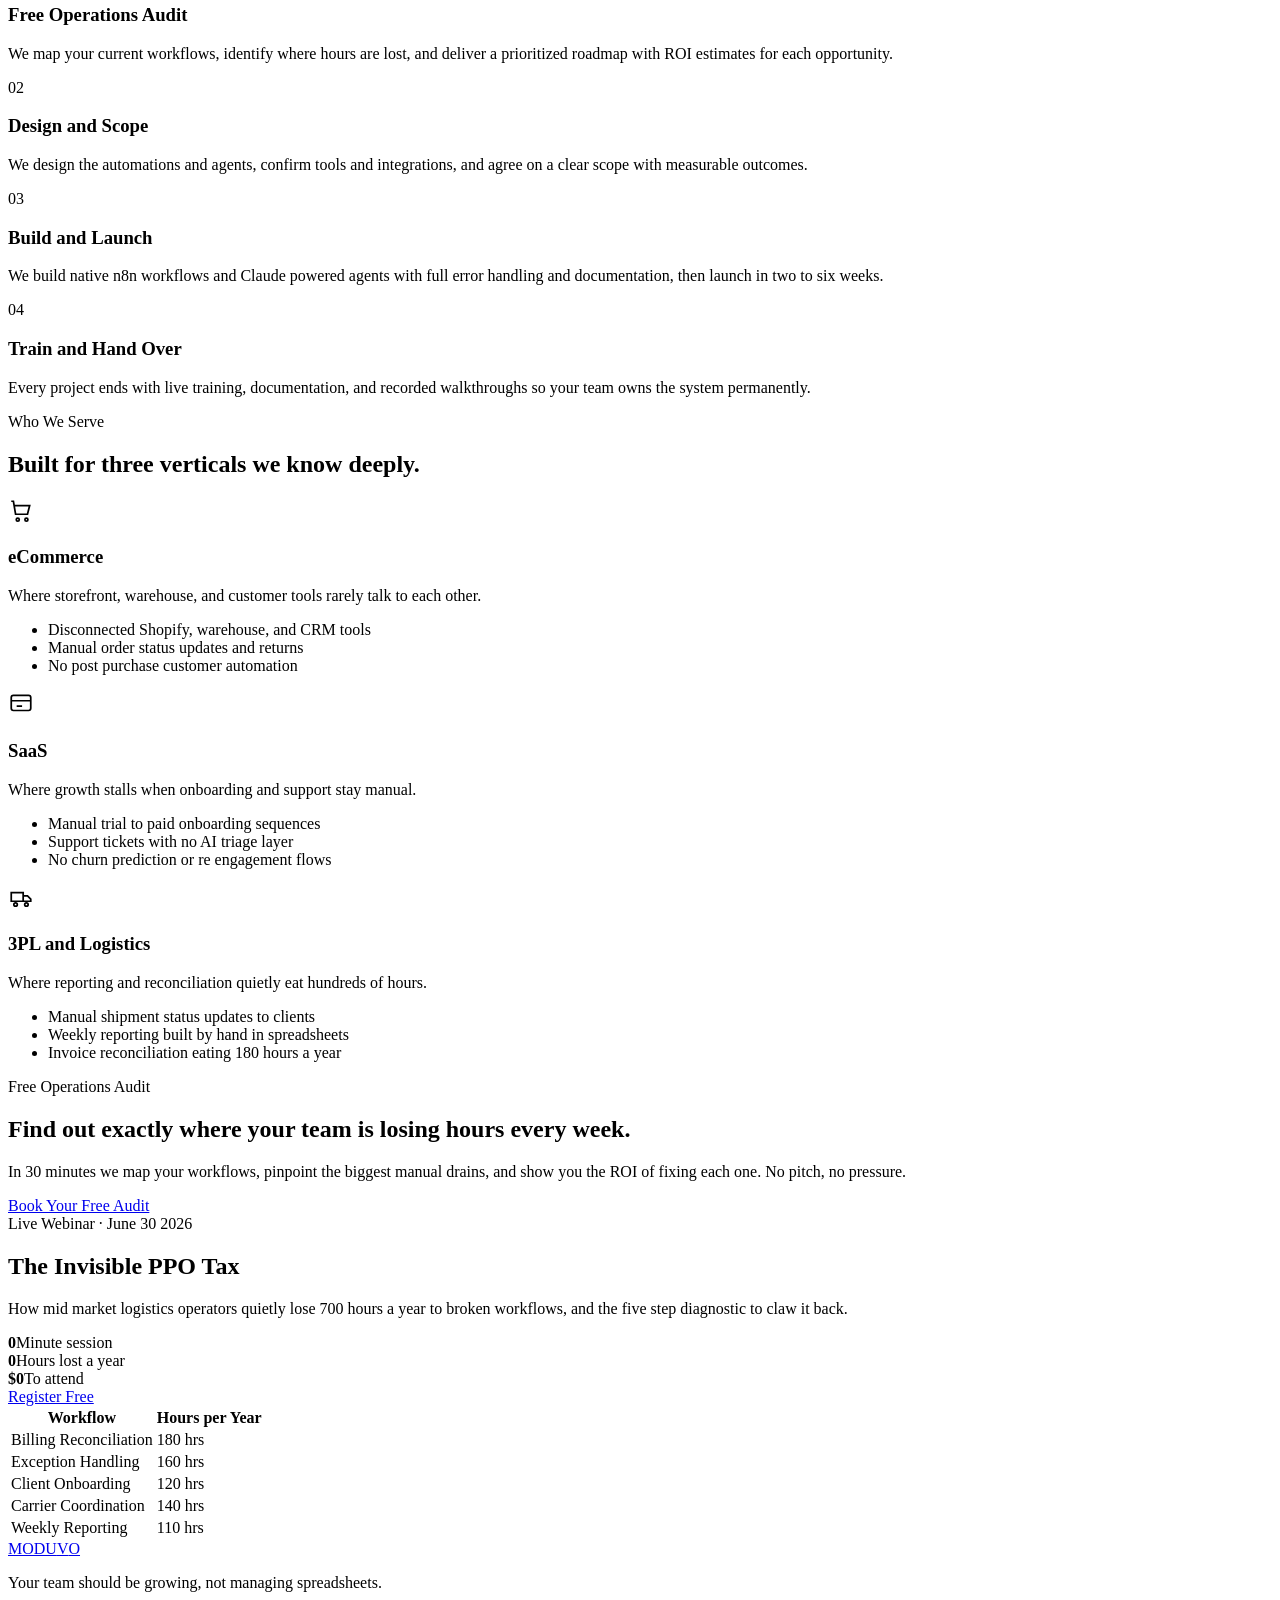
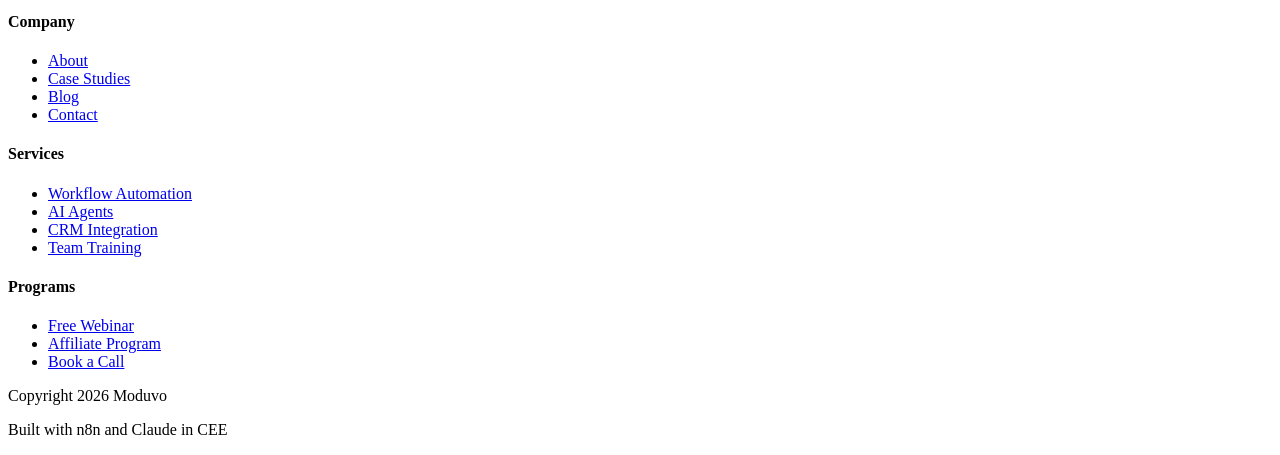
==== commit e9b55e70: "Use raw GitHub URLs for CSS/JS so HTML files work standalone Each HTML file now loads its styles and" ====
--- a/index.html
+++ b/index.html
@@ -8,8 +8,8 @@
   <link rel="preconnect" href="https://fonts.googleapis.com">
   <link rel="preconnect" href="https://fonts.gstatic.com" crossorigin>
   <link href="https://fonts.googleapis.com/css2?family=Syne:wght@800&family=DM+Sans:wght@300;400&display=swap" rel="stylesheet">
-  <link rel="stylesheet" href="css/main.css">
-  <link rel="stylesheet" href="css/animations.css">
+  <link rel="stylesheet" href="https://raw.githubusercontent.com/dlazovski/my-website/claude/nifty-bohr-0JkSI/css/main.css">
+  <link rel="stylesheet" href="https://raw.githubusercontent.com/dlazovski/my-website/claude/nifty-bohr-0JkSI/css/animations.css">
 </head>
 <body>
   <nav class="nav" id="mainNav" aria-label="Main navigation">
@@ -311,8 +311,8 @@
 
   <div class="cursor-dot" id="cursorDot"></div>
   <div class="cursor-ring" id="cursorRing"></div>
-  <script src="js/cursor.js" defer></script>
-  <script src="js/animations.js" defer></script>
-  <script src="js/main.js" defer></script>
+  <script src="https://raw.githubusercontent.com/dlazovski/my-website/claude/nifty-bohr-0JkSI/js/cursor.js" defer></script>
+  <script src="https://raw.githubusercontent.com/dlazovski/my-website/claude/nifty-bohr-0JkSI/js/animations.js" defer></script>
+  <script src="https://raw.githubusercontent.com/dlazovski/my-website/claude/nifty-bohr-0JkSI/js/main.js" defer></script>
 </body>
 </html>
